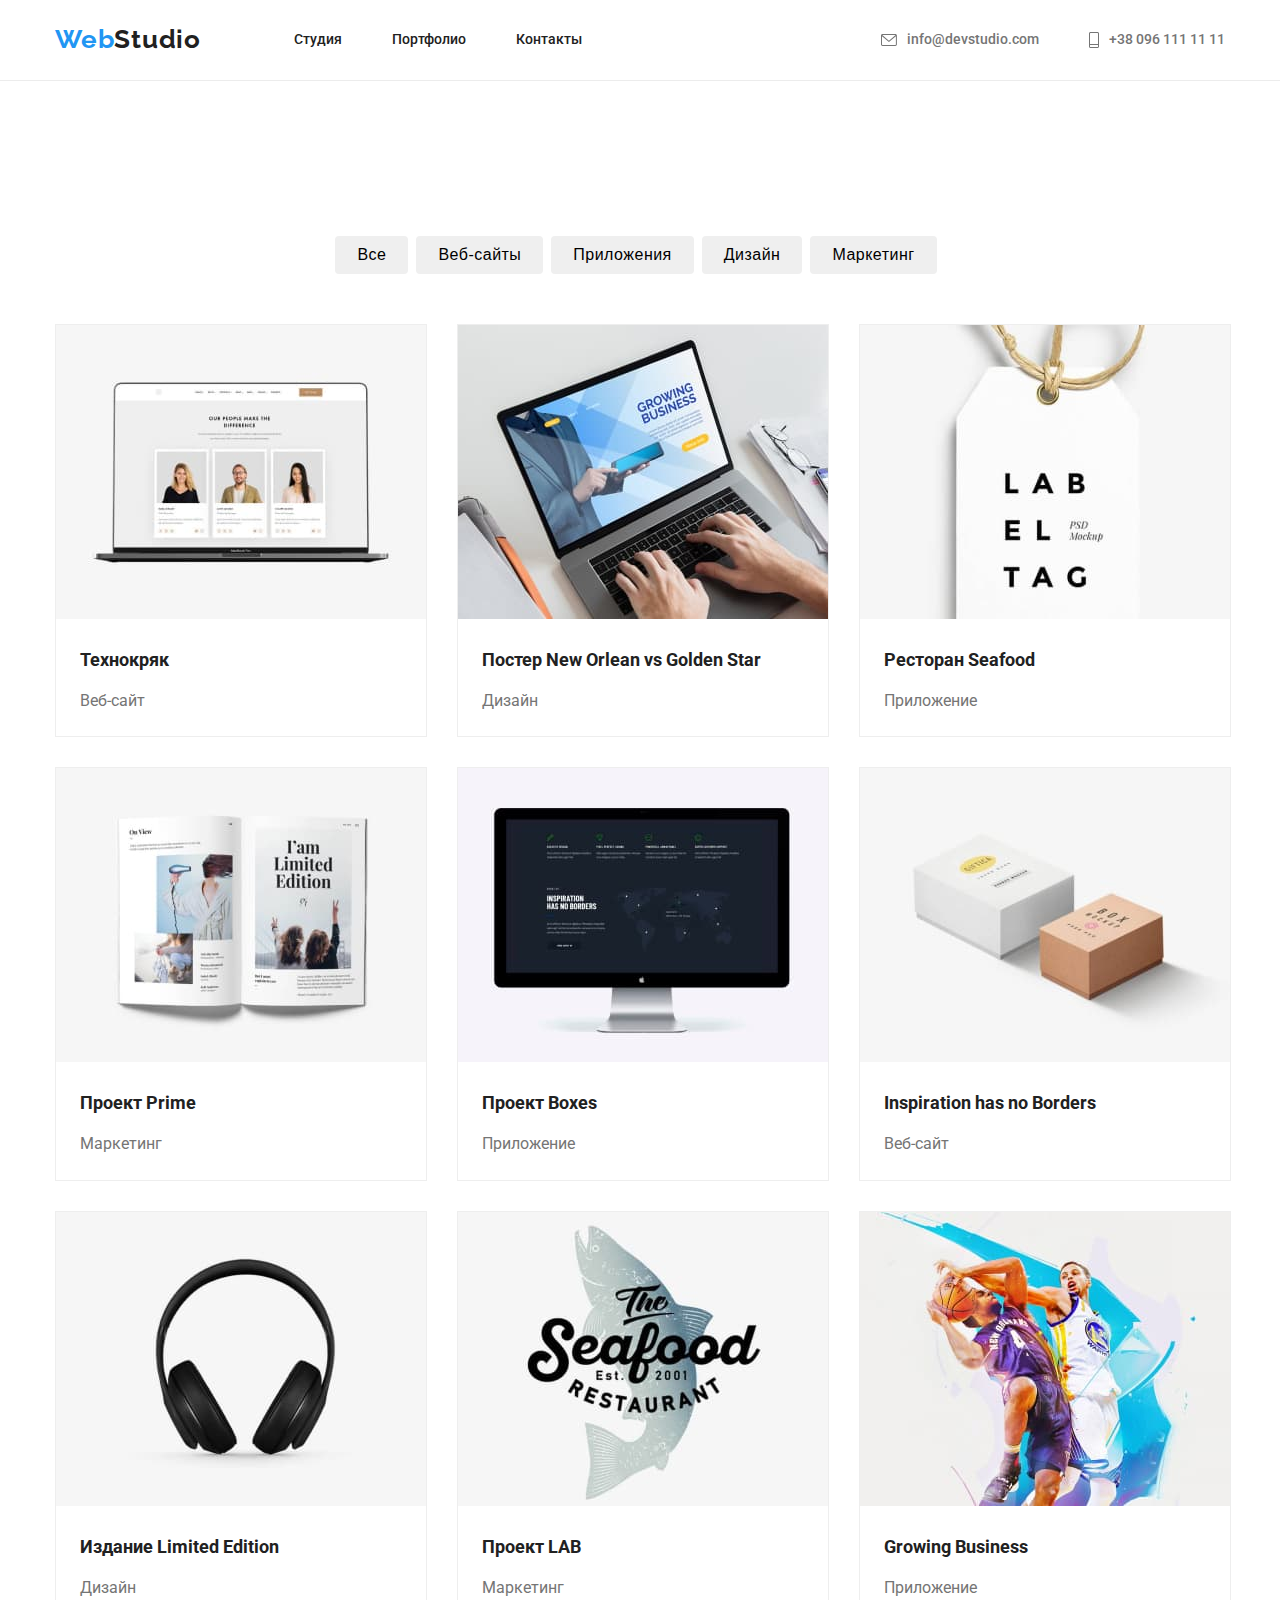
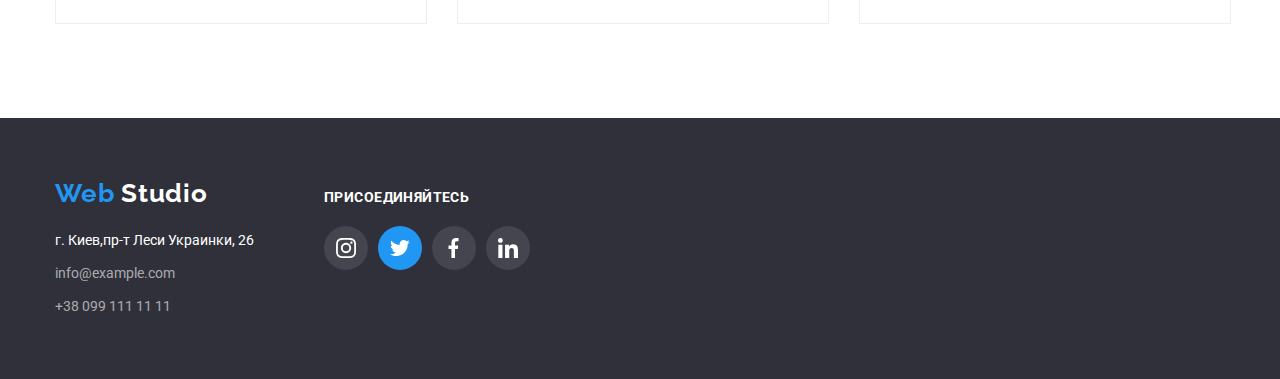
==== portfolio.html @ b5c05df5 "adds" ====
<!DOCTYPE html>
<html lang="en">
	<head>
		<title>WebStudio</title>
		<link rel="preconnect" href="https://fonts.googleapis.com" />
		<link rel="preconnect" href="https://fonts.gstatic.com" crossorigin />
		<link
			href="https://fonts.googleapis.com/css2?family=Montserrat:wght@400;700&family=Raleway:wght@700&family=Roboto:wght@400;500;700;900&display=swap"
			rel="stylesheet"
		/>
		<link href="https://cdnjs.cloudflare.com/ajax/libs/modern-normalize/1.1.0/modern-normalize.min.css" />
		<link rel="stylesheet" href="./css/reset.css" />
		<link rel="stylesheet" href="./css/styles.css" />
	</head>
	<body>
		<!--Header of the site-->
		<header>
			<div class="container">
				<nav>
					<a href="" class="logo">
						Web
						<span class="logo-color">Studio</span>
					</a>
					<ul class="main-links">
						<li><a href="./index.html" class="links">Студия</a></li>
						<li><a href="" class="links">Портфолио</a></li>
						<li><a href="" class="links">Контакты</a></li>
					</ul>
				</nav>
				<ul class="main-contacts">
					<li>
						<a href="mailto:info@devstudio.com" class="contacts">
							<svg class="mail-icon" width="16" height="12">
								<use href="./images/sprite.svg#icon-envelope"></use>
							</svg>
							info@devstudio.com
						</a>
					</li>
					<li>
						<a href="tel:+380961111111" class="contacts">
							<svg class="mail-icon" width="10" height="16">
								<use href="./images/sprite.svg#icon-phone"></use>
							</svg>
							+38 096 111 11 11
						</a>
					</li>
				</ul>
			</div>
		</header>
		<main>
			<section class="section">
				<h1 class="portfolio-header">Портфолио</h1>
				<div class="container">
					<ul class="portfolio-buttons">
						<li><button type="button" class="button-style">Все</button></li>
						<li><button type="button" class="button-style">Веб-сайты</button></li>
						<li><button type="button" class="button-style">Приложения</button></li>
						<li><button type="button" class="button-style">Дизайн</button></li>
						<li><button type="button" class="button-style">Маркетинг</button></li>
					</ul>
					<ul class="clients">
						<li class="clients-photo">
							<img src="./images/img(9).jpg" alt="Веб-сайт" width="370" height="294" />
							<h2 class="image-name">Технокряк</h2>
							<p class="image-description">Веб-сайт</p>
						</li>
						<li class="clients-photo">
							<img src="./images/img(10).jpg" alt="Дизайн" width="370" height="294" />
							<h2 class="image-name">Постер New Orlean vs Golden Star</h2>
							<p class="image-description">Дизайн</p>
						</li>
						<li class="clients-photo">
							<img src="./images/img(11).jpg" alt="Приложение для ресторана" width="370" height="294" />
							<h2 class="image-name">Ресторан Seafood</h2>
							<p class="image-description">Приложение</p>
						</li>
						<li class="clients-photo">
							<img src="./images/img(12).jpg" alt="Маркетинговый проект" width="370" height="294" />
							<h2 class="image-name">Проект Prime</h2>
							<p class="image-description">Маркетинг</p>
						</li>
						<li class="clients-photo">
							<img src="./images/img(13).jpg" alt="Приложение" width="370" height="294" />
							<h2 class="image-name">Проект Boxes</h2>
							<p class="image-description">Приложение</p>
						</li>
						<li class="clients-photo">
							<img src="./images/img(14).jpg" alt="Веб-сайт" width="370" height="294" />
							<h2 class="image-name">Inspiration has no Borders</h2>
							<p class="image-description">Веб-сайт</p>
						</li>
						<li class="clients-photo">
							<img src="./images/img(15).jpg" alt="Дизайн для издания" width="370" height="294" />
							<h2 class="image-name">Издание Limited Edition</h2>
							<p class="image-description">Дизайн</p>
						</li>
						<li class="clients-photo">
							<img src="./images/img(16).jpg" alt="Маркетинговый проект" width="370" height="294" />
							<h2 class="image-name">Проект LAB</h2>
							<p class="image-description">Маркетинг</p>
						</li>
						<li class="clients-photo">
							<img src="./images/img(17).jpg" alt="Приложение для бизнеса" width="370" height="294" />
							<h2 class="image-name">Growing Business</h2>
							<p class="image-description">Приложение</p>
						</li>
					</ul>
				</div>
			</section>
		</main>
		<!--Footer-->
		<footer class="footer">
			<div class="footer-container container">
				<div class="footer-first">
					<a href="" class="logo">
						Web
						<span class="logo-footer">Studio</span>
					</a>
					<address class="address">г. Киев,пр-т Леси Украинки, 26</address>
					<ul>
						<li><a href="mailto:info@example.com" class="communication">info@example.com</a></li>
						<li><a href="tel:+380991111111" class="communication">+38 099 111 11 11</a></li>
					</ul>
				</div>
				<div class="social-networks">
					<h2 class="footer-title">ПРИСОЕДИНЯЙТЕСЬ</h2>
					<ul class="footer-icons">
						<li class="social-links-design">
							<a class="networks-design" href="">
								<svg class="networks" width="20" height="20">
									<use href="images/sprite.svg#icon-instagram"></use>
								</svg>
							</a>
						</li>
						<li class="social-links-design">
							<a class="networks-design twitter" href="">
								<svg class="networks" width="20" height="20">
									<use href="images/sprite.svg#icon-twitter"></use>
								</svg>
							</a>
						</li>
						<li class="social-links-design">
							<a class="networks-design" href="">
								<svg class="networks" width="20" height="20">
									<use href="images/sprite.svg#icon-facebook"></use>
								</svg>
							</a>
						</li>
						<li class="social-links-design">
							<a class="networks-design" href="">
								<svg class="networks" width="20" height="20">
									<use href="images/sprite.svg#icon-linkedin"></use>
								</svg>
							</a>
						</li>
					</ul>
				</div>
			</div>
		</footer>
	</body>
</html>
---- css/styles.css ----
:root {
	--main-color: #212121;
	--sec-color: #757575;
	--active-color: #2196f3;
}
body {
	font-family: "Roboto", sans-serif;
	font-style: normal;
	font-size: 14px;
	color: #212121;
}
.section {
	padding: 94px 0;
}
.container {
	padding: 0 15px;
	width: 1200px;
	margin: 0 auto;
}
.hidden {
	font-weight: bold;
	font-size: 36px;
	line-height: 1.7;
	overflow: hidden;
	opacity: 0;
	width: 1px;
	height: 1px;
	margin-bottom: -1px;
}
/*------header-----*/
nav,
.main-links,
.main-contacts,
header .container {
	display: flex;
	justify-content: space-between;
}
header .logo {
	display: flex;
	margin-right: 93px;
	align-items: center;
}
.logo {
	font-family: "Raleway", sans-serif;
	font-style: normal;
	font-weight: bold;
	font-size: 26px;
	line-height: 1.2;
	color: var(--active-color);
	letter-spacing: 0.03em;
}
.logo-color {
	color: var(--main-color);
	display: inline-block;
}
.links {
	font-style: normal;
	font-weight: 500;
	font-size: 14px;
	line-height: 1.14;
	color: #212121;
	display: flex;
	margin-right: 50px;
	padding: 32px 0;
}
.main-links li:last-child {
	margin: 0;
}
.contacts {
	font-style: normal;
	font-weight: 500;
	font-size: 14px;
	line-height: 1.14;
	color: #757575;
	padding: 32px 0;
	margin-left: 50px;
	display: flex;
	align-items: center;
}

.main-contacts li:first-child {
	margin: 0;
}
header {
	border-bottom: 1px solid #ececec;
}
.links:hover {
	color: var(--active-color);
}
.contacts:hover {
	color: var(--active-color);
}
/*-----first section----*/

.hero {
	background-color: #2f303a;
	padding: 200px 0;
	max-width: 1600px;
	margin: 0 auto;
	background-color: #c4c4c4;
	background-image: linear-gradient(rgba(47, 48, 58, 0.4), rgba(47, 48, 58, 0.4)), url(../images/img\(18\).jpg);
	background-repeat: no-repeat;
	background-size: cover;
}
.title {
	font-weight: 900;
	font-size: 44px;
	line-height: 1.4;
	color: #ffffff;
	letter-spacing: 0.06em;
	max-width: 650px;
	margin: 0 auto;
}
.title-button {
	font-weight: bold;
	font-size: 16px;
	line-height: 1.9;
	color: #fff;
	background-color: #188ce8;
	display: block;
	margin: 0 auto;
	border-radius: 4px;
	box-shadow: 0px 4px 4px rgba(0, 0, 0, 0.15);
	margin-top: 44px;
	padding: 10px 32px;
}
/*----benefits of work with us-----*/

.our-benefits {
	display: flex;
}

.benefits {
	font-weight: 700px;
	font-size: 14px;
	line-height: 1.1;
	margin-right: 30px;
}
.advantages {
	margin-right: 30px;
}
.sub-title {
	font-weight: 400px;
	font-size: 14px;
	line-height: 1.8;
	color: #757575;
	padding-top: 10px;
	letter-spacing: 0.03em;
}
.benefits-section li:last-child {
	margin-right: 0;
}
/*----our mission------*/
.our-mission {
	display: flex;
	justify-content: center;
}
.mission-image {
	margin-right: 30px;
}

.section-title {
	font-weight: 700;
	font-size: 36px;
	line-height: 1.7;
	text-align: center;
	margin-bottom: 50px;
}
/*-----Our team------*/
.team-section {
	background-color: #f5f4fa;
}
.team {
	display: flex;
}
.team-items {
	text-align: center;
	background-color: #fff;
	box-shadow: 0px 1px 3px rgba(0, 0, 0, 0.12), 0px 1px 1px rgba(0, 0, 0, 0.14), 0px 2px 1px rgba(0, 0, 0, 0.2);
	border-radius: 0px 0px 4px 4px;
}

.team-items:not(:last-child) {
	margin-right: 30px;
}
.sub-benefits {
	font-size: 14px;
	line-height: 1.7;
}
.team-thumb {
	padding-top: 30px;
	padding-bottom: 30px;
}
.team-title {
	font-weight: 500;
	font-size: 16px;
	line-height: 1.9;
}
.team-text {
	font-size: 16px;
	line-height: 1.9;
	color: #757575;
}
.icons-design {
	display: flex;
	justify-content: center;
	align-items: center;
	width: 44px;
	height: 44px;
	border-radius: 50%;
	fill: #afb1b8;
	background: rgba(255, 255, 255, 0.1);
}
.icons-design:hover,
.icons-design:focus {
	background: #2196f3;
	fill: #fff;
}
.links-design:not(:first-child) {
	margin-left: 10px;
}
/*-------Customers--------*/
.customers {
	display: flex;
}
.customers-item {
	width: 170px;
	height: 92px;
}
.customers-item:not(:last-child) {
	margin-right: 30px;
}
.customers-link {
	display: flex;
	align-items: center;
	justify-content: center;
	width: 100%;
	height: 100%;
	border: 1px solid #afb1b8;
	border-radius: 4px;
	color: #afb1b8;
}
.customers-link:hover,
.customers-link:focus {
	color: var(--active-color);
	border-color: var(--active-color);
}

.customers-icon {
	fill: currentColor;
	width: 106px;
	height: 60px;
}

/*-----footer-----*/
.logo-footer {
	display: inline-block;
	color: #fff;
}
.footer {
	background: #2f303a;
	padding: 60px 0;
}

.address,
.communication {
	font-family: Roboto;
	font-style: normal;
	font-weight: normal;
	font-size: 14px;
	line-height: 1.7;
	color: #ffffff;
	background-color: #2f303a;
	display: flex;
}
.address {
	padding-top: 20px;
}
.communication {
	color: rgba(255, 255, 255, 0.6);
	background-color: #2f303a;
	padding-top: 9px;
}

button:hover {
	color: #fff;
	background-color: #2196f3;
}
button:focus {
	color: #212121;
	background-color: #f5f4fa;
}

.footer-title {
	font-style: normal;
	font-weight: bold;
	font-size: 14px;
	line-height: 1.14;
	letter-spacing: 0.03em;
	text-transform: uppercase;
	color: #ffffff;
}
.social-links {
	display: flex;
	justify-content: center;
}

.social-networks {
	margin-left: 70px;
}
.networks-design {
	display: flex;
	justify-content: center;
	align-items: center;
	width: 44px;
	height: 44px;
	border-radius: 50%;
	background: rgba(255, 255, 255, 0.1);
	fill: #fff;
}
.social-links-design:not(:last-child) {
	margin-right: 10px;
}
.twitter {
	background: #2196f3;
}

.footer-icons {
	display: flex;
	margin-top: 20px;
}

.footer-container {
	display: flex;
	align-items: baseline;
}

/*-------PORTFOLIO SECTION--------*/
/*------portfolio header-----*/

.portfolio-header {
	text-align: center;
	font-weight: bold;
	font-size: 36px;
	line-height: 1.7;
	overflow: hidden;
	opacity: 0;
	margin: 0;
}
/*-----portfolio buttons------*/

.portfolio-buttons {
	font-weight: 500;
	font-size: 16px;
	line-height: 1.6;
	letter-spacing: 0.03em;
	display: flex;
	justify-content: center;
}
.button-style {
	font-weight: 500;
	font-size: 16px;
	line-height: 1.6;
	letter-spacing: 0.03em;
	padding: 6px 22px;
	border-radius: 4px;
	margin-right: 8px;
}
/*-----portfolio clients-----*/
.clients {
	padding-top: 80px;
	display: flex;
	flex-wrap: wrap;
	margin-right: -30px;
	margin-top: -30px;
}
.clients > .clients-photo {
	flex-basis: calc(100% / 3 -30px);
	margin-right: 30px;
	margin-bottom: 30px;
	background: #ffffff;
	border: 1px solid #eeeeee;
}
.clients-photo:hover,
.clients-photo:focus {
	box-shadow: 0px 1px 1px rgba(0, 0, 0, 0.12), 0px 4px 4px rgba(0, 0, 0, 0.06), 1px 4px 6px rgba(0, 0, 0, 0.16);
}
.image-name {
	font-weight: bold;
	font-size: 18px;
	line-height: 2;
	padding: 20px 24px 4px 24px;
}
.image-description {
	font-weight: normal;
	font-size: 16px;
	line-height: 1.9;
	color: #757575;
	padding: 4px 24px 20px 24px;
}
.clients > .clients-photo:nth-child(3n) {
	margin-right: 0;
}
.clients > .clients-photo:nth-last-child(-n + 3) {
	margin-bottom: 0;
}
.mail-icon {
	fill: currentColor;
	margin-right: 10px;
}
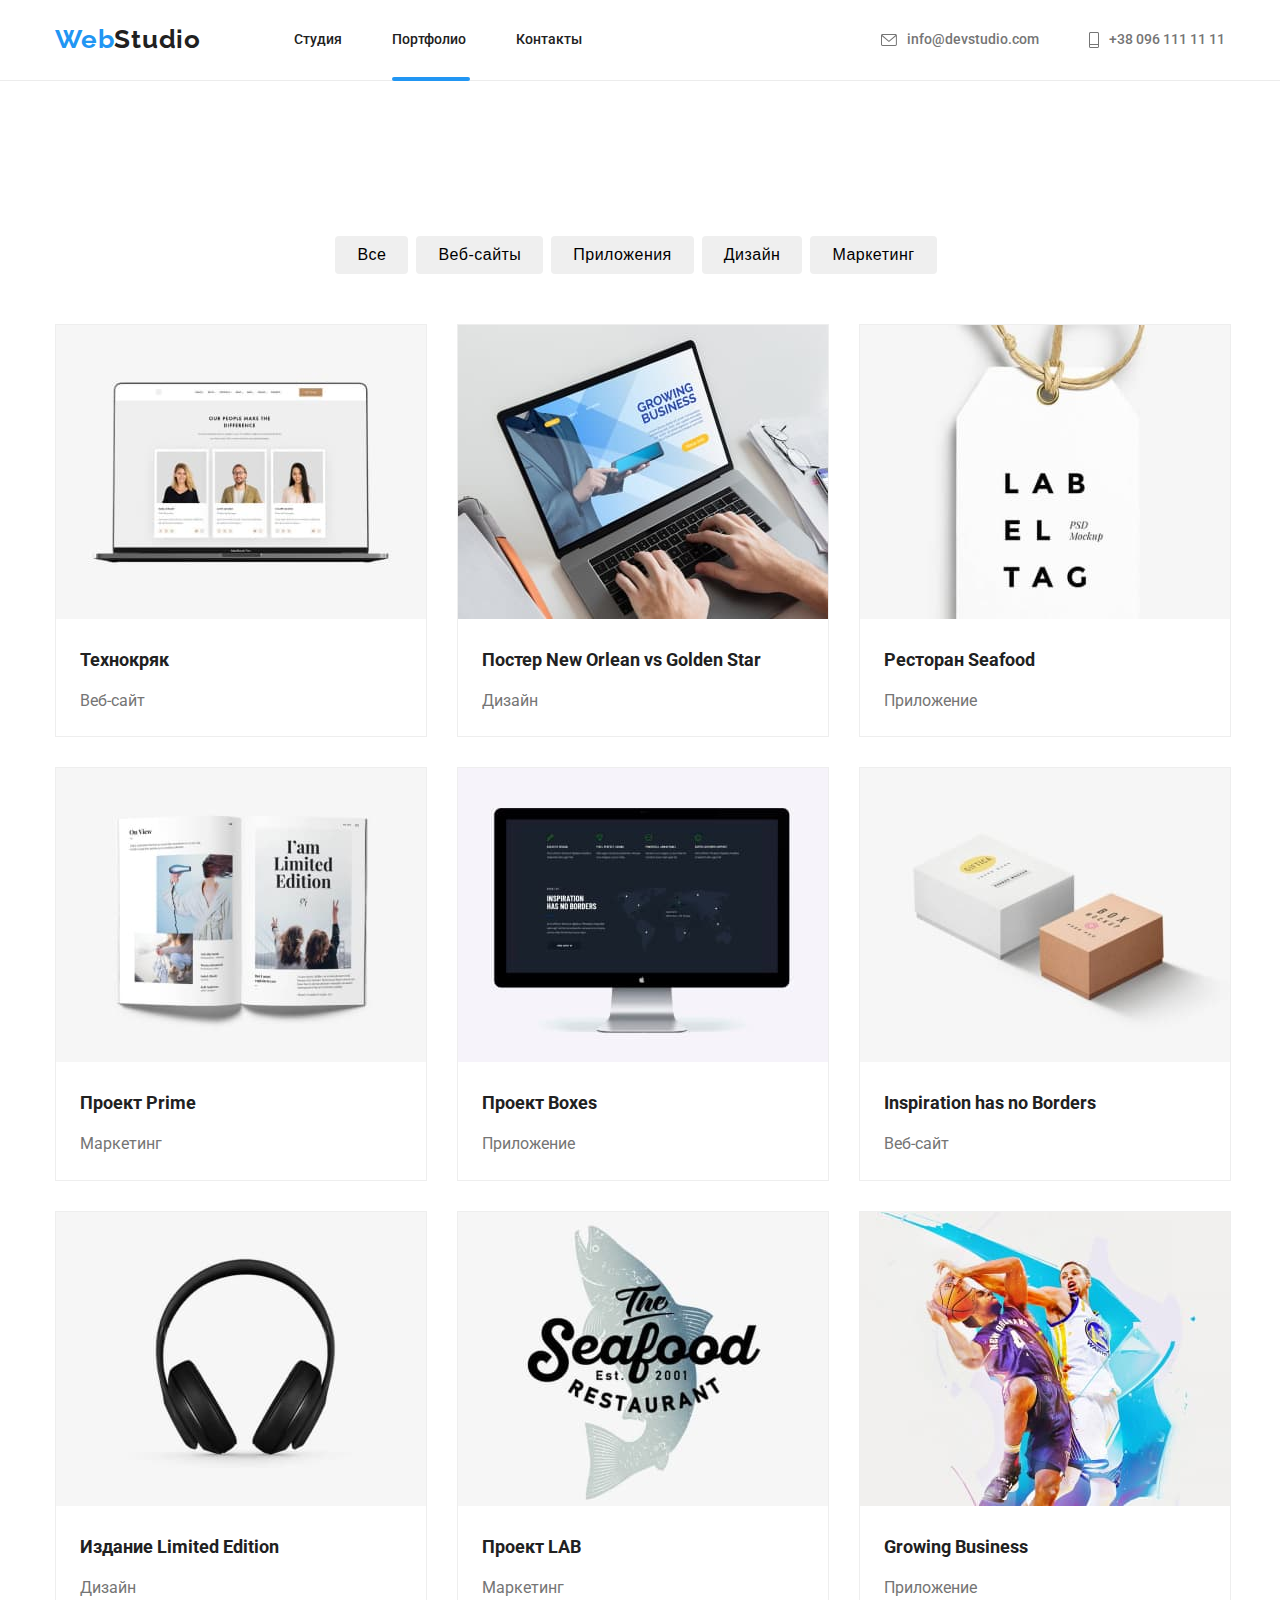
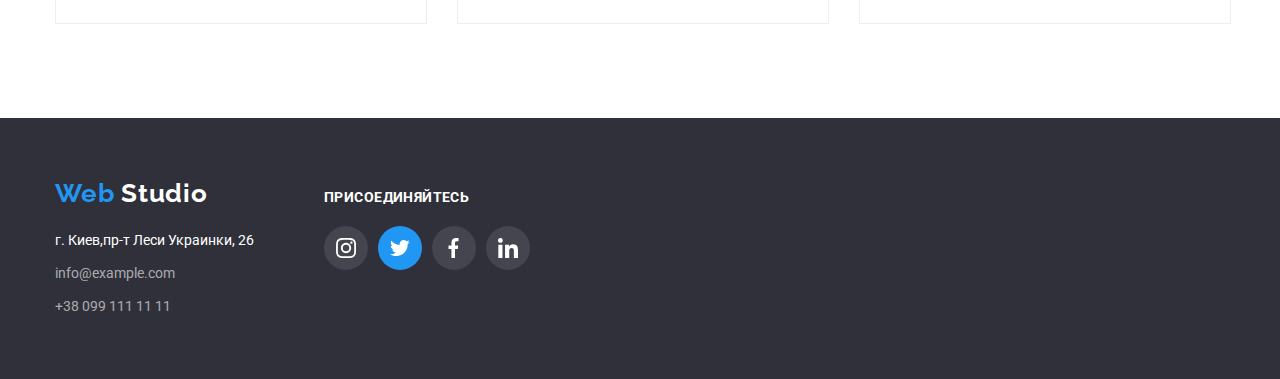
==== commit 7d44e6ce: "adds" ====
--- a/portfolio.html
+++ b/portfolio.html
@@ -23,7 +23,7 @@
 					</a>
 					<ul class="main-links">
 						<li><a href="./index.html" class="links">Студия</a></li>
-						<li><a href="" class="links">Портфолио</a></li>
+						<li><a href="" class="links line">Портфолио</a></li>
 						<li><a href="" class="links">Контакты</a></li>
 					</ul>
 				</nav>
@@ -63,6 +63,14 @@
 							<img src="./images/img(9).jpg" alt="Веб-сайт" width="370" height="294" />
 							<h2 class="image-name">Технокряк</h2>
 							<p class="image-description">Веб-сайт</p>
+							<div class="hidden-description">
+								<div class="hidden-text">
+									<h3>
+										Технокряк это современная площадка распространения коронавируса. Компании используют эту платформу
+										для цифрового шпионажа и атак на защищённые сервера конкурентов.
+									</h3>
+								</div>
+							</div>
 						</li>
 						<li class="clients-photo">
 							<img src="./images/img(10).jpg" alt="Дизайн" width="370" height="294" />
--- a/css/styles.css
+++ b/css/styles.css
@@ -62,9 +62,19 @@
 	display: flex;
 	margin-right: 50px;
 	padding: 32px 0;
+	position: relative;
 }
 .main-links li:last-child {
 	margin: 0;
+}
+.underline::after {
+	content: "";
+	width: 48px;
+	height: 4px;
+	background: #2196f3;
+	border-radius: 2px;
+	position: absolute;
+	bottom: -1px;
 }
 .contacts {
 	font-style: normal;
@@ -155,10 +165,28 @@
 	display: flex;
 	justify-content: center;
 }
+
 .mission-image {
 	margin-right: 30px;
-}
-
+	width: 370px;
+	height: 70px;
+	background: rgba(47, 48, 58, 0.8);
+	position: relative;
+}
+.mission-text {
+	font-size: 14px;
+	line-height: 1.14;
+	text-align: center;
+	letter-spacing: 0.03em;
+	text-transform: uppercase;
+	color: #ffffff;
+	width: 370px;
+	height: 70px;
+	background: rgba(47, 48, 58, 0.8);
+	position: absolute;
+	bottom: 0;
+	margin: 0;
+}
 .section-title {
 	font-weight: 700;
 	font-size: 36px;
@@ -346,6 +374,17 @@
 	overflow: hidden;
 	opacity: 0;
 	margin: 0;
+	position: relative;
+}
+.line::after {
+	content: "";
+	position: absolute;
+	width: 78px;
+	height: 4px;
+	background: #2196f3;
+	border-radius: 2px;
+	margin: 0;
+	bottom: -1px;
 }
 /*-----portfolio buttons------*/
 
@@ -385,6 +424,28 @@
 .clients-photo:focus {
 	box-shadow: 0px 1px 1px rgba(0, 0, 0, 0.12), 0px 4px 4px rgba(0, 0, 0, 0.06), 1px 4px 6px rgba(0, 0, 0, 0.16);
 }
+.hidden-description {
+	overflow: hidden;
+	font-weight: normal;
+	position: relative;
+	font-size: 18px;
+	line-height: 1.6;
+	letter-spacing: 0.03em;
+	bottom: 0;
+	color: #fff;
+	background: rgba(33, 150, 243, 0.9);
+}
+hover .hidden-text {
+	transform: translateX(0);
+}
+.hidden-text {
+	position: absolute;
+	bottom: 0;
+	width: 100%;
+	height: 100%;
+	transform: translateX(-100%);
+	transition: 250ms cubic-bezier(0.4, 0, 0.2, 1);
+}
 .image-name {
 	font-weight: bold;
 	font-size: 18px;
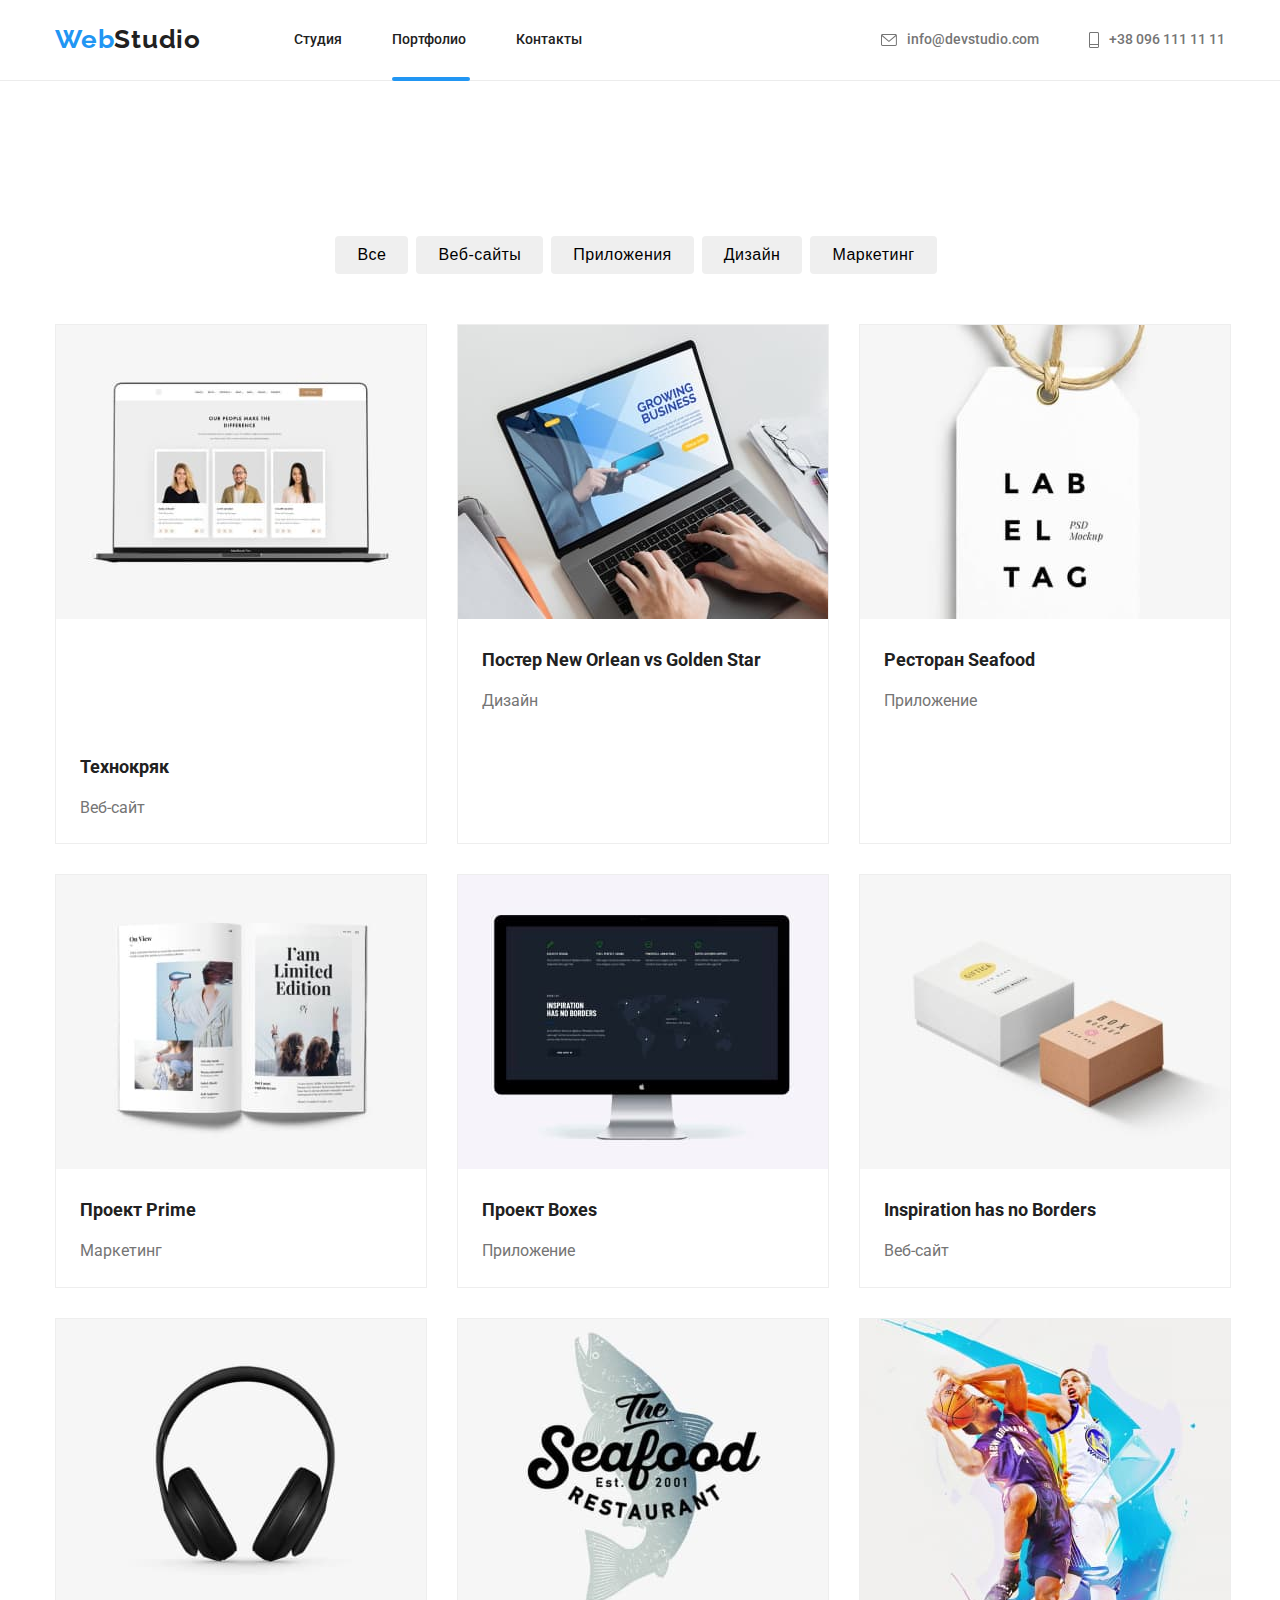
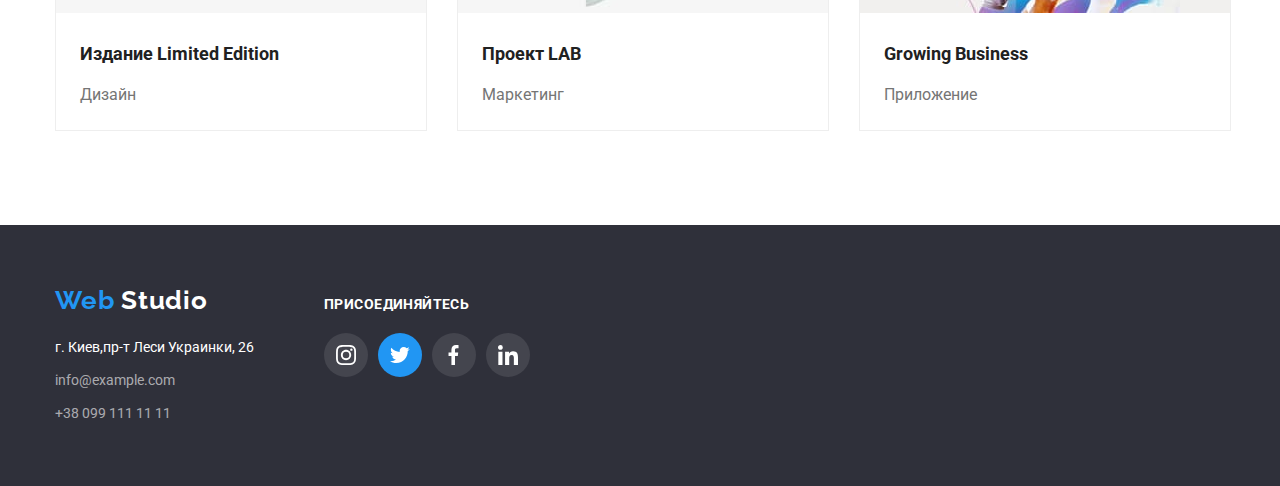
==== commit b5995cda: "adds" ====
--- a/portfolio.html
+++ b/portfolio.html
@@ -60,17 +60,17 @@
 					</ul>
 					<ul class="clients">
 						<li class="clients-photo">
-							<img src="./images/img(9).jpg" alt="Веб-сайт" width="370" height="294" />
+							<div class="box">
+								<img src="./images/img(9).jpg" alt="Веб-сайт" width="370" height="294" />
+								<div class="overlay">
+									<p>
+										Технокряк это современная площадка распространения коронавируса. Компании используют эту платформу
+										для цифрового шпионажа и атак на защищённые сервера конкурентов.
+									</p>
+								</div>
+							</div>
 							<h2 class="image-name">Технокряк</h2>
 							<p class="image-description">Веб-сайт</p>
-							<div class="hidden-description">
-								<div class="hidden-text">
-									<h3>
-										Технокряк это современная площадка распространения коронавируса. Компании используют эту платформу
-										для цифрового шпионажа и атак на защищённые сервера конкурентов.
-									</h3>
-								</div>
-							</div>
 						</li>
 						<li class="clients-photo">
 							<img src="./images/img(10).jpg" alt="Дизайн" width="370" height="294" />
--- a/css/styles.css
+++ b/css/styles.css
@@ -167,16 +167,16 @@
 }
 
 .mission-image {
-	margin-right: 30px;
-	width: 370px;
-	height: 70px;
+	display: flex;
+	margin-right: 30px;
 	background: rgba(47, 48, 58, 0.8);
 	position: relative;
+	width: 370px;
+	text-align: center;
 }
 .mission-text {
 	font-size: 14px;
 	line-height: 1.14;
-	text-align: center;
 	letter-spacing: 0.03em;
 	text-transform: uppercase;
 	color: #ffffff;
@@ -186,6 +186,7 @@
 	position: absolute;
 	bottom: 0;
 	margin: 0;
+	padding-top: 27px;
 }
 .section-title {
 	font-weight: 700;
@@ -424,26 +425,44 @@
 .clients-photo:focus {
 	box-shadow: 0px 1px 1px rgba(0, 0, 0, 0.12), 0px 4px 4px rgba(0, 0, 0, 0.06), 1px 4px 6px rgba(0, 0, 0, 0.16);
 }
-.hidden-description {
+.box {
+	position: relative;
 	overflow: hidden;
-	font-weight: normal;
-	position: relative;
+	width: 370px;
+	height: 404px;
+}
+.box::before {
+	content: "";
+	display: inline-block;
+	position: absolute;
+	bottom: 0;
+	left: 0;
+	width: 100%;
+	height: 100%;
+	background-color: #2196f3e5;
+	transform: translateY(100%);
+	transition: 250ms cubic-bezier(0.4, 0, 0.2, 1);
+}
+.overlay {
+	position: absolute;
+	width: 370px;
+	background: #2196f3e5;
 	font-size: 18px;
 	line-height: 1.6;
 	letter-spacing: 0.03em;
-	bottom: 0;
-	color: #fff;
-	background: rgba(33, 150, 243, 0.9);
-}
-hover .hidden-text {
-	transform: translateX(0);
-}
-.hidden-text {
-	position: absolute;
-	bottom: 0;
-	width: 100%;
-	height: 100%;
-	transform: translateX(-100%);
+	color: #ffffff;
+	top: 0%;
+	bottom: 0%;
+	transform: translateY(100%);
+	transition: 250ms cubic-bezier(0.4, 0, 0.2, 1);
+	opacity: 0;
+}
+.clients-photo:hover .box::before {
+	transform: translateY(0);
+	transition: 250ms cubic-bezier(0.4, 0, 0.2, 1);
+}
+.clients-photo:hover .overlay::before {
+	transform: translateY(0);
 	transition: 250ms cubic-bezier(0.4, 0, 0.2, 1);
 }
 .image-name {
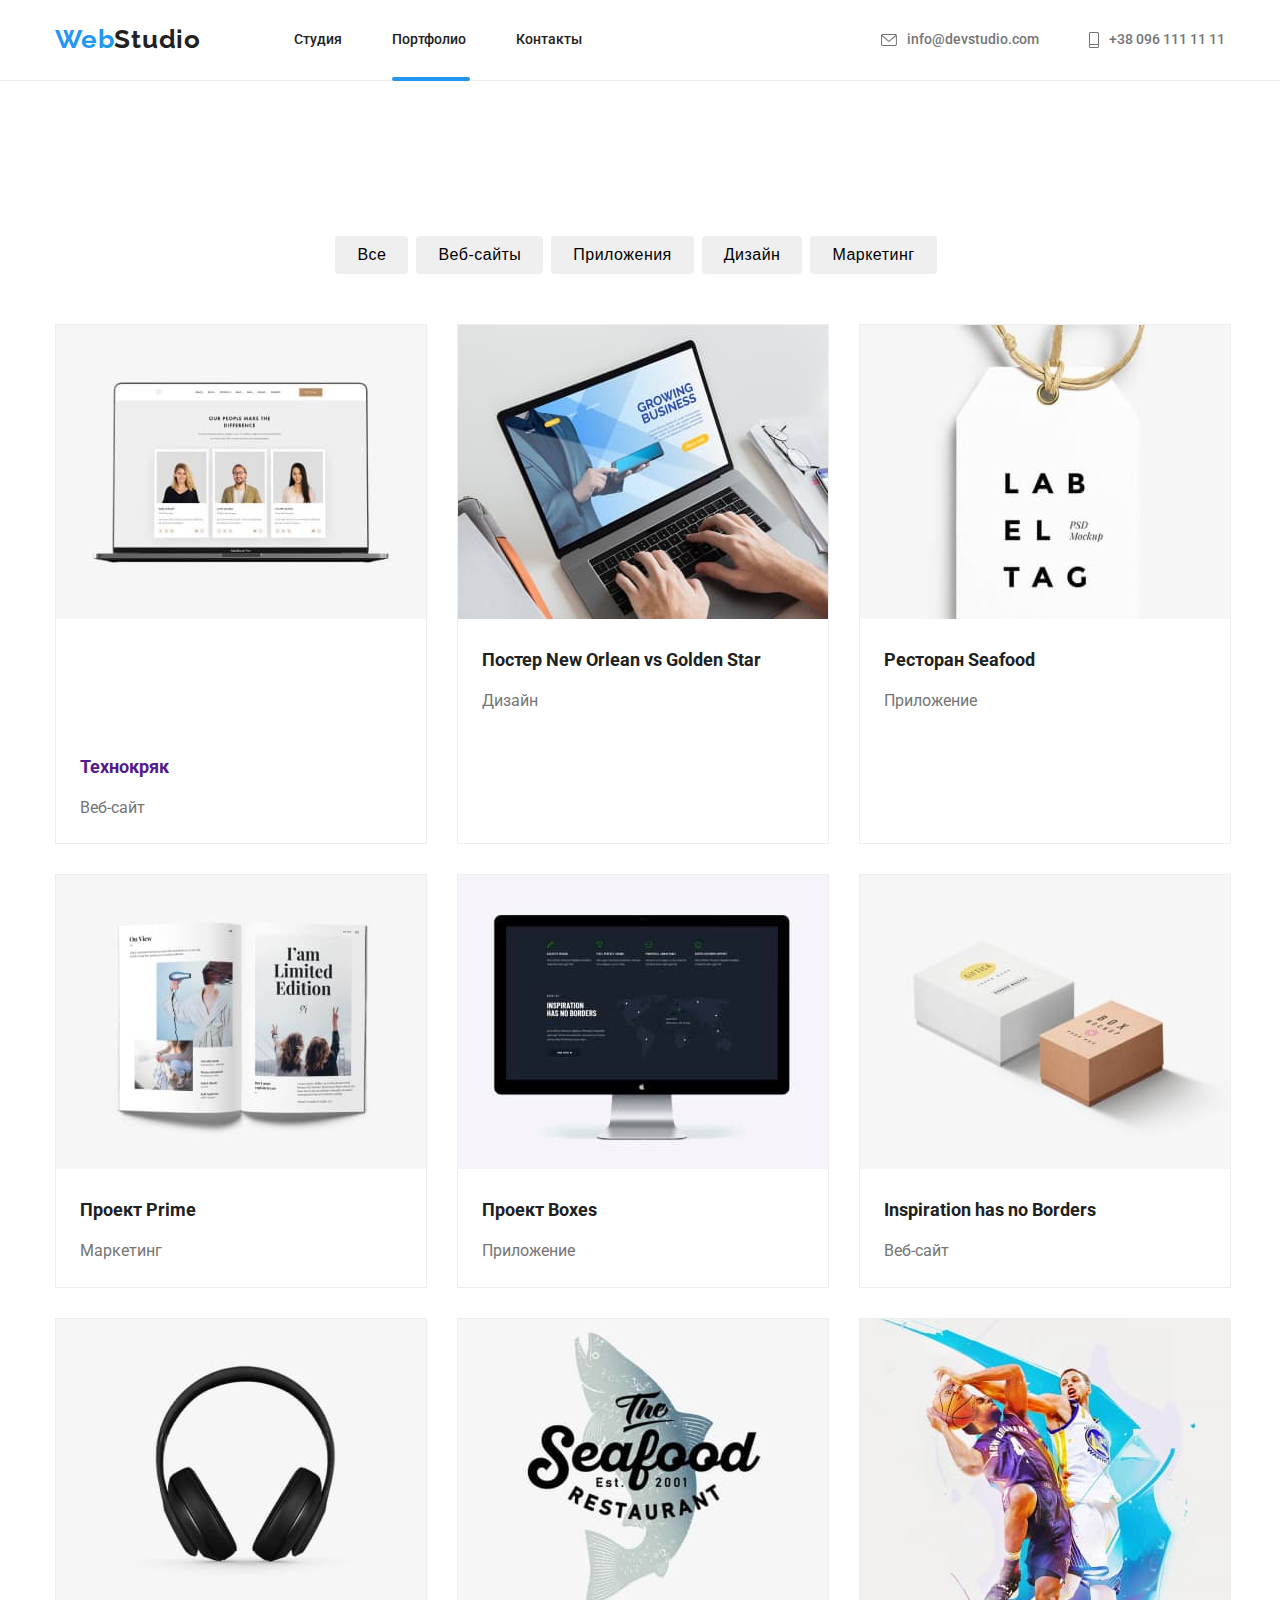
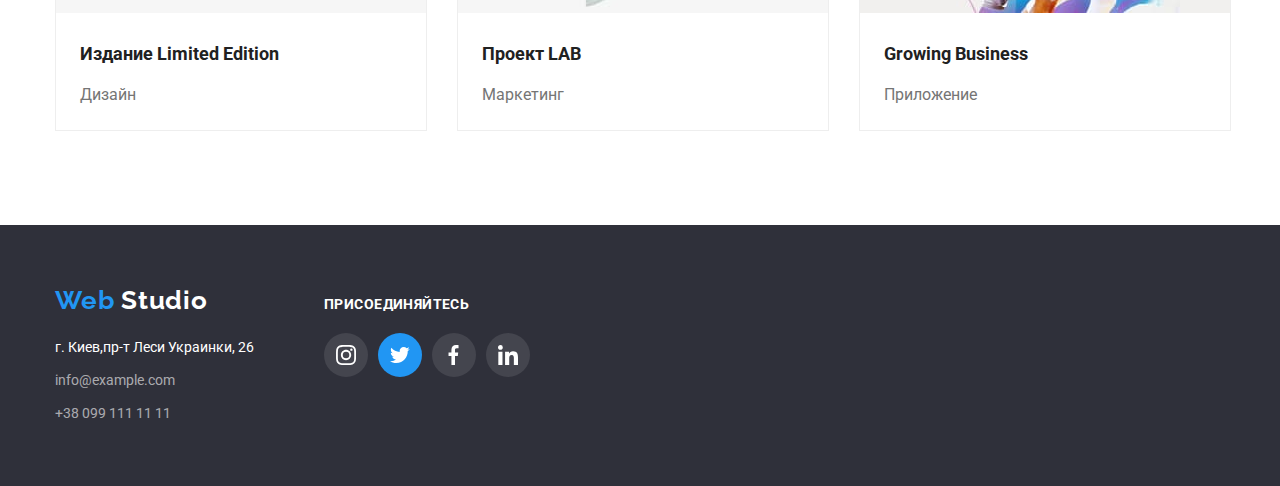
==== commit f413a6c9: "adds" ====
--- a/portfolio.html
+++ b/portfolio.html
@@ -60,17 +60,19 @@
 					</ul>
 					<ul class="clients">
 						<li class="clients-photo">
-							<div class="box">
-								<img src="./images/img(9).jpg" alt="Веб-сайт" width="370" height="294" />
-								<div class="overlay">
-									<p>
-										Технокряк это современная площадка распространения коронавируса. Компании используют эту платформу
+							<a href="">
+								<div class="box">
+									<img src="./images/img(9).jpg" alt="Веб-сайт" width="370" height="294" />
+									<p class="overlay">
+										Технокряк это современная площадка распространения коронавиру а. Компании используют эту платформу
 										для цифрового шпионажа и атак на защищённые сервера конкурентов.
 									</p>
 								</div>
-							</div>
-							<h2 class="image-name">Технокряк</h2>
-							<p class="image-description">Веб-сайт</p>
+								<div>
+									<h2 class="image-name">Технокряк</h2>
+									<p class="image-description">Веб-сайт</p>
+								</div>
+							</a>
 						</li>
 						<li class="clients-photo">
 							<img src="./images/img(10).jpg" alt="Дизайн" width="370" height="294" />
--- a/css/styles.css
+++ b/css/styles.css
@@ -488,3 +488,36 @@
 	fill: currentColor;
 	margin-right: 10px;
 }
+.backdrop {
+	position: fixed;
+	width: 100%;
+	height: 100%;
+	background-color: rgba(0, 0, 0, 0.2);
+}
+.modal {
+	position: absolute;
+	top: 50%;
+	left: 50%;
+	transform: translate(-50%, -50%);
+	min-width: 528px;
+	min-height: 581px;
+	background: #ffffff;
+	box-shadow: 0px 1px 3px rgba(0, 0, 0, 0.12), 0px 1px 1px rgba(0, 0, 0, 0.14), 0px 2px 1px rgba(0, 0, 0, 0.2);
+	border-radius: 4px;
+}
+.backdrop.is-hidden {
+	opacity: 0;
+	pointer-events: none;
+	visibility: hidden;
+}
+.modal-cross {
+	position: absolute;
+	width: 30px;
+	height: 30px;
+	background: #ffffff;
+	border: 1px solid rgba(0, 0, 0, 0.1);
+	border-radius: 50%;
+	cursor: pointer;
+	top: 8px;
+	right: 8px;
+}
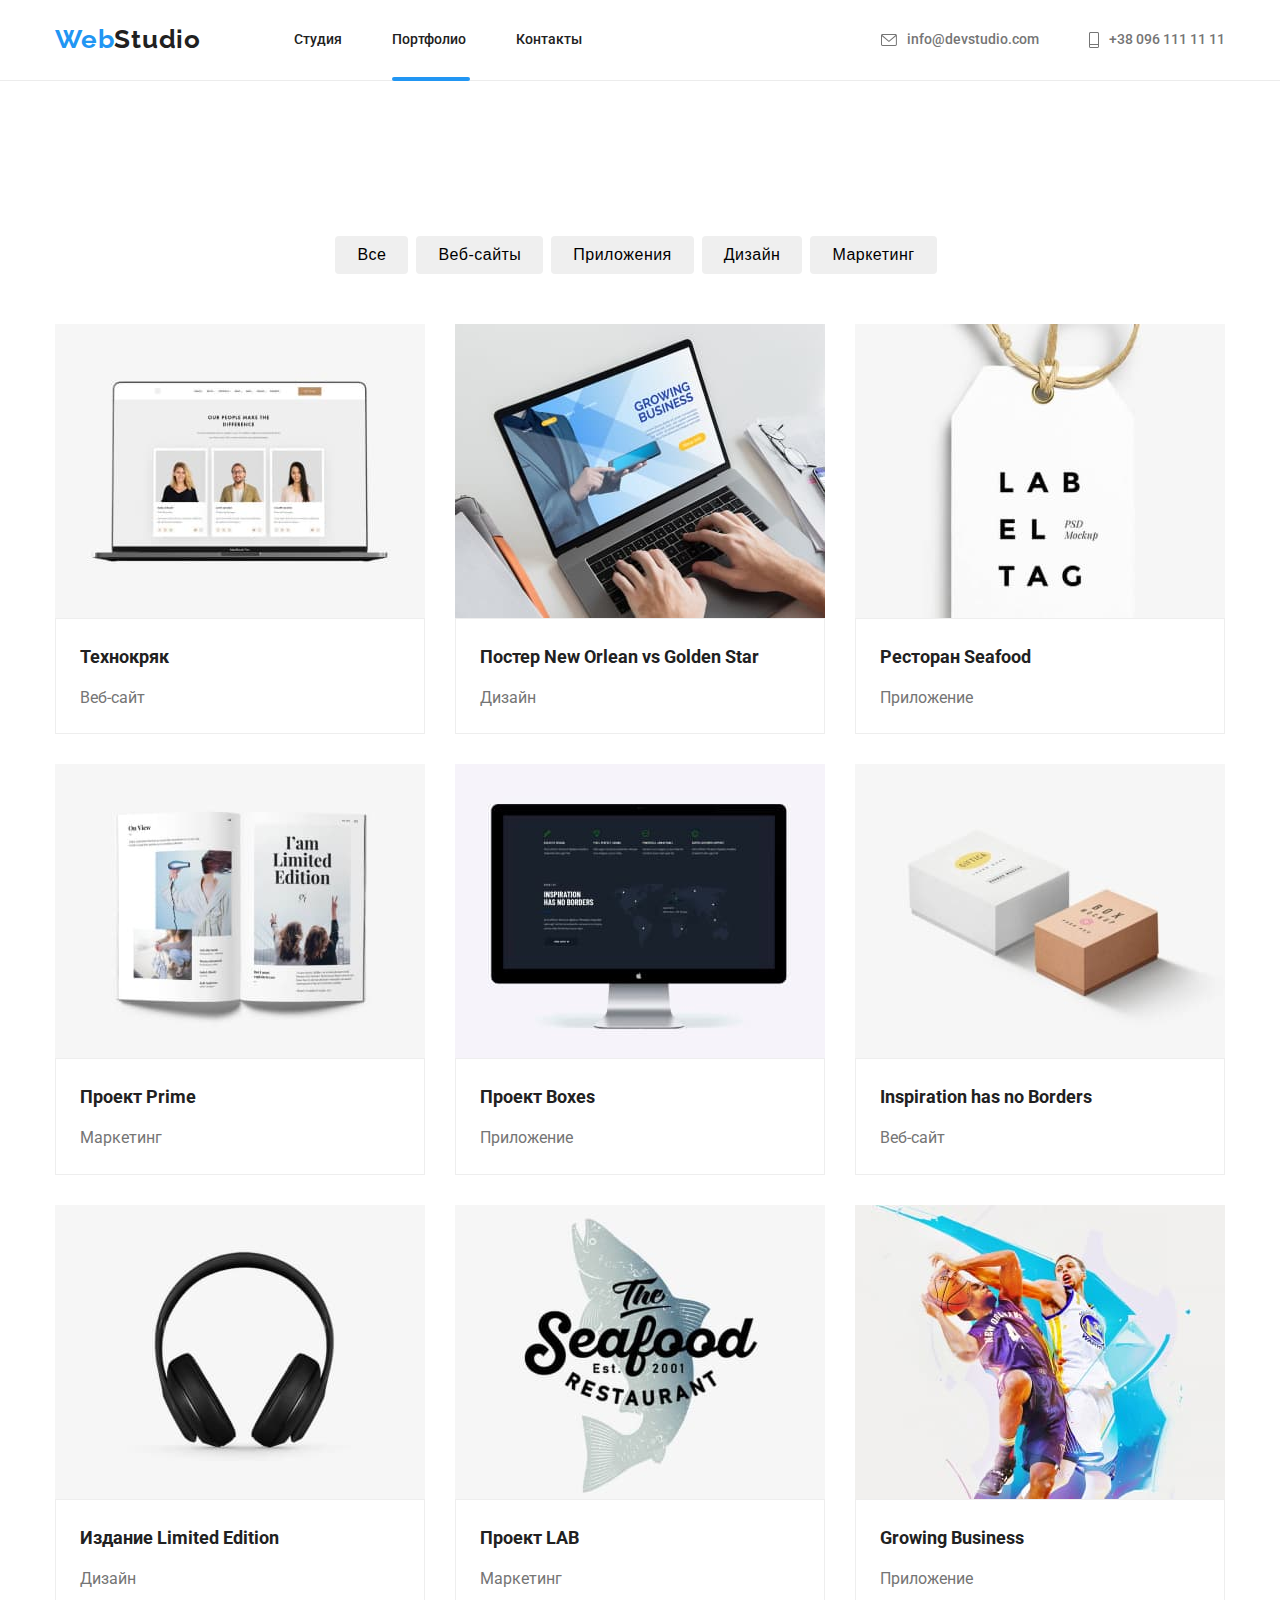
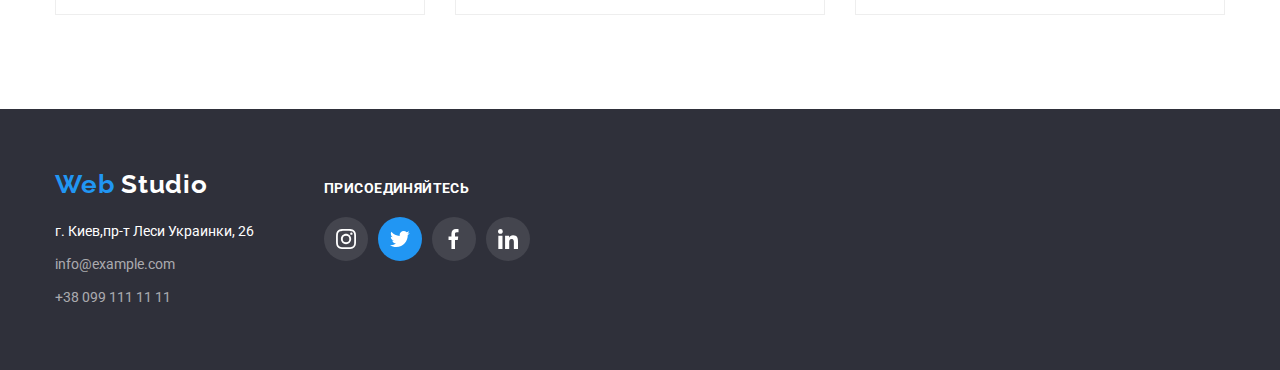
==== commit f01a9164: "adds" ====
--- a/portfolio.html
+++ b/portfolio.html
@@ -49,8 +49,8 @@
 		</header>
 		<main>
 			<section class="section">
-				<h1 class="portfolio-header">Портфолио</h1>
 				<div class="container">
+					<h1 class="portfolio-header">Портфолио</h1>
 					<ul class="portfolio-buttons">
 						<li><button type="button" class="button-style">Все</button></li>
 						<li><button type="button" class="button-style">Веб-сайты</button></li>
@@ -60,59 +60,139 @@
 					</ul>
 					<ul class="clients">
 						<li class="clients-photo">
-							<a href="">
+							<a href="" class="clients-link">
 								<div class="box">
 									<img src="./images/img(9).jpg" alt="Веб-сайт" width="370" height="294" />
 									<p class="overlay">
-										Технокряк это современная площадка распространения коронавиру а. Компании используют эту платформу
-										для цифрового шпионажа и атак на защищённые сервера конкурентов.
-									</p>
-								</div>
-								<div>
+										Технокряк это современная площадка распространения коронавируcа. Компании используют эту платформу
+										для цифрового шпионажа и атак на защищённые сервера конкурентов.
+									</p>
+								</div>
+								<div class="clients-title">
 									<h2 class="image-name">Технокряк</h2>
 									<p class="image-description">Веб-сайт</p>
 								</div>
 							</a>
 						</li>
 						<li class="clients-photo">
-							<img src="./images/img(10).jpg" alt="Дизайн" width="370" height="294" />
-							<h2 class="image-name">Постер New Orlean vs Golden Star</h2>
-							<p class="image-description">Дизайн</p>
-						</li>
-						<li class="clients-photo">
-							<img src="./images/img(11).jpg" alt="Приложение для ресторана" width="370" height="294" />
-							<h2 class="image-name">Ресторан Seafood</h2>
-							<p class="image-description">Приложение</p>
-						</li>
-						<li class="clients-photo">
-							<img src="./images/img(12).jpg" alt="Маркетинговый проект" width="370" height="294" />
-							<h2 class="image-name">Проект Prime</h2>
-							<p class="image-description">Маркетинг</p>
-						</li>
-						<li class="clients-photo">
-							<img src="./images/img(13).jpg" alt="Приложение" width="370" height="294" />
-							<h2 class="image-name">Проект Boxes</h2>
-							<p class="image-description">Приложение</p>
-						</li>
-						<li class="clients-photo">
-							<img src="./images/img(14).jpg" alt="Веб-сайт" width="370" height="294" />
-							<h2 class="image-name">Inspiration has no Borders</h2>
-							<p class="image-description">Веб-сайт</p>
-						</li>
-						<li class="clients-photo">
-							<img src="./images/img(15).jpg" alt="Дизайн для издания" width="370" height="294" />
-							<h2 class="image-name">Издание Limited Edition</h2>
-							<p class="image-description">Дизайн</p>
-						</li>
-						<li class="clients-photo">
-							<img src="./images/img(16).jpg" alt="Маркетинговый проект" width="370" height="294" />
-							<h2 class="image-name">Проект LAB</h2>
-							<p class="image-description">Маркетинг</p>
-						</li>
-						<li class="clients-photo">
-							<img src="./images/img(17).jpg" alt="Приложение для бизнеса" width="370" height="294" />
-							<h2 class="image-name">Growing Business</h2>
-							<p class="image-description">Приложение</p>
+							<a href="" class="clients-link">
+								<div class="box">
+									<img src="./images/img(10).jpg" alt="Дизайн" width="370" height="294" />
+									<p class="overlay">
+										Технокряк это современная площадка распространения коронавируcа. Компании используют эту платформу
+										для цифрового шпионажа и атак на защищённые сервера конкурентов.
+									</p>
+								</div>
+								<div class="clients-title">
+									<h2 class="image-name">Постер New Orlean vs Golden Star</h2>
+									<p class="image-description">Дизайн</p>
+								</div>
+							</a>
+						</li>
+						<li class="clients-photo">
+							<a href="" class="clients-link">
+								<div class="box">
+									<img src="./images/img(11).jpg" alt="Приложение для ресторана" width="370" height="294" />
+									<p class="overlay">
+										Технокряк это современная площадка распространения коронавируcа. Компании используют эту платформу
+										для цифрового шпионажа и атак на защищённые сервера конкурентов.
+									</p>
+								</div>
+								<div class="clients-title">
+									<h2 class="image-name">Ресторан Seafood</h2>
+									<p class="image-description">Приложение</p>
+								</div>
+							</a>
+						</li>
+						<li class="clients-photo">
+							<a href="" class="clients-link">
+								<div class="box">
+									<img src="./images/img(12).jpg" alt="Маркетинговый проект" width="370" height="294" />
+									<p class="overlay">
+										Технокряк это современная площадка распространения коронавируcа. Компании используют эту платформу
+										для цифрового шпионажа и атак на защищённые сервера конкурентов.
+									</p>
+								</div>
+								<div class="clients-title">
+									<h2 class="image-name">Проект Prime</h2>
+									<p class="image-description">Маркетинг</p>
+								</div>
+							</a>
+						</li>
+						<li class="clients-photo">
+							<a href="" class="clients-link">
+								<div class="box">
+									<img src="./images/img(13).jpg" alt="Приложение" width="370" height="294" />
+									<p class="overlay">
+										Технокряк это современная площадка распространения коронавируcа. Компании используют эту платформу
+										для цифрового шпионажа и атак на защищённые сервера конкурентов.
+									</p>
+								</div>
+								<div class="clients-title">
+									<h2 class="image-name">Проект Boxes</h2>
+									<p class="image-description">Приложение</p>
+								</div>
+							</a>
+						</li>
+						<li class="clients-photo">
+							<a href="" class="clients-link">
+								<div class="box">
+									<img src="./images/img(14).jpg" alt="Веб-сайт" width="370" height="294" />
+									<p class="overlay">
+										Технокряк это современная площадка распространения коронавируcа. Компании используют эту платформу
+										для цифрового шпионажа и атак на защищённые сервера конкурентов.
+									</p>
+								</div>
+								<div class="clients-title">
+									<h2 class="image-name">Inspiration has no Borders</h2>
+									<p class="image-description">Веб-сайт</p>
+								</div>
+							</a>
+						</li>
+						<li class="clients-photo">
+							<a href="" class="clients-link">
+								<div class="box">
+									<img src="./images/img(15).jpg" alt="Дизайн для издания" width="370" height="294" />
+									<p class="overlay">
+										Технокряк это современная площадка распространения коронавируcа. Компании используют эту платформу
+										для цифрового шпионажа и атак на защищённые сервера конкурентов.
+									</p>
+								</div>
+								<div class="clients-title">
+									<h2 class="image-name">Издание Limited Edition</h2>
+									<p class="image-description">Дизайн</p>
+								</div>
+							</a>
+						</li>
+						<li class="clients-photo">
+							<a href="" class="clients-link">
+								<div class="box">
+									<img src="./images/img(16).jpg" alt="Маркетинговый проект" width="370" height="294" />
+									<p class="overlay">
+										Технокряк это современная площадка распространения коронавируcа. Компании используют эту платформу
+										для цифрового шпионажа и атак на защищённые сервера конкурентов.
+									</p>
+								</div>
+								<div class="clients-title">
+									<h2 class="image-name">Проект LAB</h2>
+									<p class="image-description">Маркетинг</p>
+								</div>
+							</a>
+						</li>
+						<li class="clients-photo">
+							<a href="" class="clients-link">
+								<div class="box">
+									<img src="./images/img(17).jpg" alt="Приложение для бизнеса" width="370" height="294" />
+									<p class="overlay">
+										Технокряк это современная площадка распространения коронавируcа. Компании используют эту платформу
+										для цифрового шпионажа и атак на защищённые сервера конкурентов.
+									</p>
+								</div>
+								<div class="clients-title">
+									<h2 class="image-name">Growing Business</h2>
+									<p class="image-description">Приложение</p>
+								</div>
+							</a>
 						</li>
 					</ul>
 				</div>
--- a/css/styles.css
+++ b/css/styles.css
@@ -398,6 +398,7 @@
 	justify-content: center;
 }
 .button-style {
+	margin-bottom: 50px;
 	font-weight: 500;
 	font-size: 16px;
 	line-height: 1.6;
@@ -408,18 +409,14 @@
 }
 /*-----portfolio clients-----*/
 .clients {
-	padding-top: 80px;
 	display: flex;
 	flex-wrap: wrap;
-	margin-right: -30px;
-	margin-top: -30px;
 }
 .clients > .clients-photo {
 	flex-basis: calc(100% / 3 -30px);
 	margin-right: 30px;
 	margin-bottom: 30px;
 	background: #ffffff;
-	border: 1px solid #eeeeee;
 }
 .clients-photo:hover,
 .clients-photo:focus {
@@ -428,24 +425,12 @@
 .box {
 	position: relative;
 	overflow: hidden;
-	width: 370px;
-	height: 404px;
-}
-.box::before {
-	content: "";
-	display: inline-block;
-	position: absolute;
-	bottom: 0;
-	left: 0;
-	width: 100%;
-	height: 100%;
-	background-color: #2196f3e5;
-	transform: translateY(100%);
-	transition: 250ms cubic-bezier(0.4, 0, 0.2, 1);
-}
+}
+
 .overlay {
 	position: absolute;
-	width: 370px;
+	height: 100%;
+	width: 100%;
 	background: #2196f3e5;
 	font-size: 18px;
 	line-height: 1.6;
@@ -455,21 +440,26 @@
 	bottom: 0%;
 	transform: translateY(100%);
 	transition: 250ms cubic-bezier(0.4, 0, 0.2, 1);
-	opacity: 0;
-}
-.clients-photo:hover .box::before {
-	transform: translateY(0);
-	transition: 250ms cubic-bezier(0.4, 0, 0.2, 1);
-}
-.clients-photo:hover .overlay::before {
-	transform: translateY(0);
-	transition: 250ms cubic-bezier(0.4, 0, 0.2, 1);
+	padding: 60px 24px;
+}
+img {
+	display: block;
+	max-width: 100%;
+	height: auto;
+}
+.clients-link:hover .overlay,
+.clients-link:focus .overlay {
+	transform: translateY(0%);
+}
+.clients-title {
+	border: 1px solid #eeeeee;
 }
 .image-name {
 	font-weight: bold;
 	font-size: 18px;
 	line-height: 2;
 	padding: 20px 24px 4px 24px;
+	color: #212121;
 }
 .image-description {
 	font-weight: normal;
